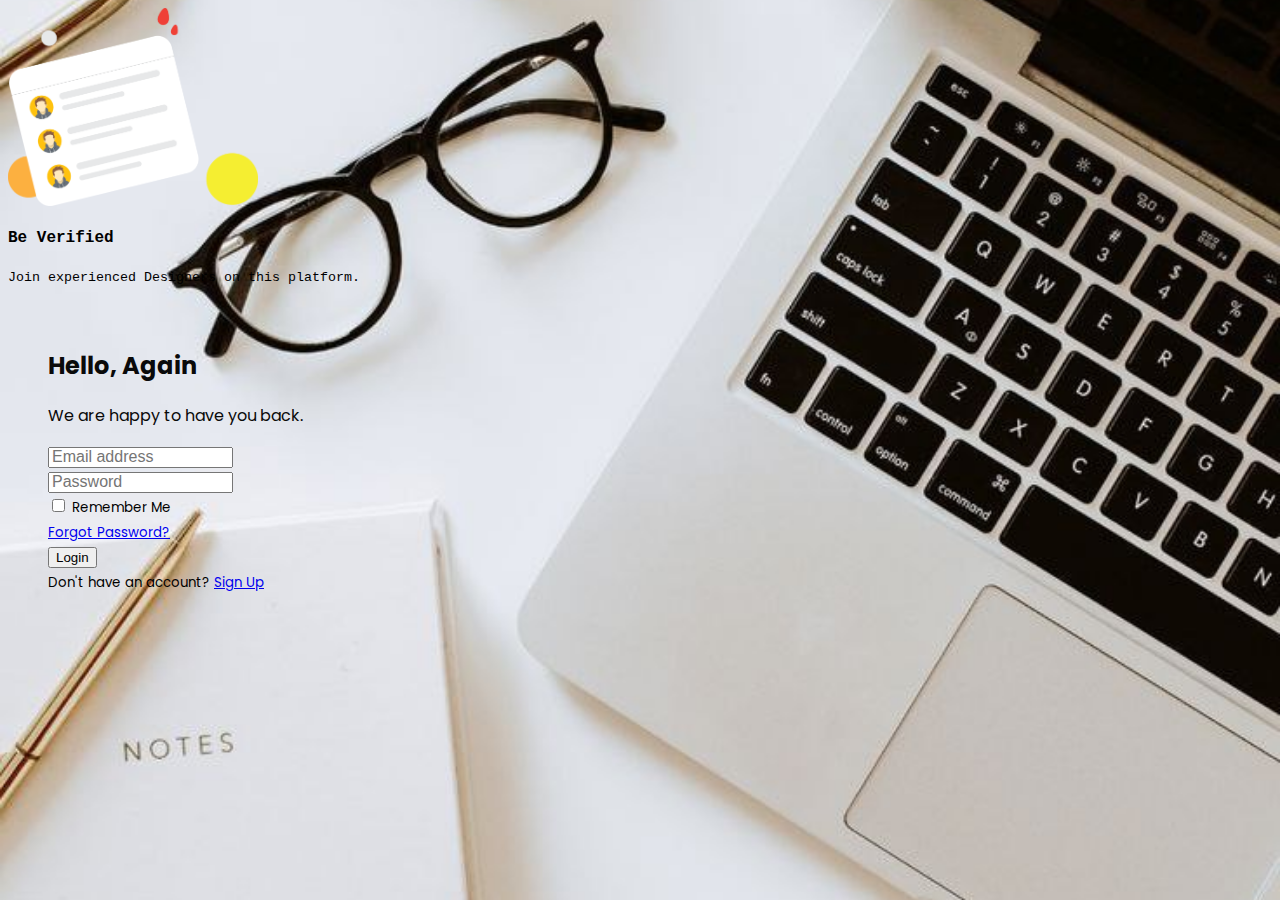
==== index.html @ ec26d47c "Merge branch 'master' of https://github.com/Hazem-AG/FinalProject-StudyTrack-" ====
<!DOCTYPE html>
<html lang="en">

<head>
    <meta charset="UTF-8">
    <meta http-equiv="X-UA-Compatible" content="IE=edge">
    <meta name="viewport" content="width=device-width, initial-scale=1.0">
    <link rel="stylesheet" href="https://cdn.jsdelivr.net/npm/bootstrap@5.2.3/dist/css/bootstrap.min.css" integrity="sha384-rbsA2VBKQhggwzxH7pPCaAqO46MgnOM80zW1RWuH61DGLwZJEdK2Kadq2F9CUG65" crossorigin="anonymous">
    <link rel="stylesheet" href="style.css">
    <title>Bootstrap Login | Ludiflex</title>
    <style>
        body {
            background-image: url('images/photo_2024-08-03_21-06-14.jpg'); /* تأكد من وضع مسار الصورة الصحيح */
            background-size: cover;
            background-position: center;
            background-repeat: no-repeat;
        }
    </style>
</head>

<body>

    <!----------------------- Main Container -------------------------->

    <div class="container d-flex justify-content-center align-items-center min-vh-100">

        <!----------------------- Login Container -------------------------->

        <div class="row border rounded-5 p-3 bg-rgba(0.0) shadow box-area"></div>

            <!--------------------------- Left Box ----------------------------->

            <div class="col-md-5 rounded-4 d-flex justify-content-center align-items-center flex-column left-box" style="background; rgba(0.0)">
                <div class="featured-image mb-3">
                    <img src="images/1.png" class="img-fluid" style="width: 250px;">
                </div>
                <p class="text-black fs-2" style="font-family: 'Courier New', Courier, monospace; font-weight: 600;">Be Verified</p>
                <small class="text-black text-wrap text-center" style="width: 17rem;font-family: 'Courier New', Courier, monospace;">Join experienced Designers on this platform.</small>
            </div>

            <!-------------------- ------ Right Box ---------------------------->

            <div class="col-md-6 right-box">
                <div class="row align-items-center">
                    <div class="header-text mb-4">
                        <h2>Hello, Again</h2>
                        <p>We are happy to have you back.</p>
                    </div>
                    <form id="login-form" action="your-login-handler.php" method="post">
                        <div class="input-group mb-3">
                            <input type="email" id="email" name="email" class="form-control form-control-lg bg-light fs-6" placeholder="Email address" aria-label="Email address">
                        </div>
                        <div class="input-group mb-1">
                            <input type="password" id="password" name="password" class="form-control form-control-lg bg-light fs-6" placeholder="Password" aria-label="Password">
                        </div>
                        <div class="input-group mb-5 d-flex justify-content-between">
                            <div class="form-check">
                                <input type="checkbox" class="form-check-input" id="formCheck" name="remember">
                                <label for="formCheck" class="form-check-label text-secondary"><small>Remember Me</small></label>
                            </div>
                            <div class="forgot">
                                <small><a href="#">Forgot Password? </a></small>
                            </div>
                        </div>
                        <div class="input-group mb-3">
                            <button type="submit" class="btn btn-lg btn-primary w-100 fs-6">Login</button>
                        </div>
                       
                        <div class="row">
                            <small>Don't have an account? <a href="#" id="show-signup">Sign Up</a></small>
                        </div>
                    </form>
                    <form id="signup-form" action="your-signup-handler.php" method="post" style="display: none;">
                        <div class="input-group mb-3">
                            <input type="text" id="username" name="username" class="form-control form-control-lg bg-light fs-6" placeholder="Username" aria-label="Username">
                        </div>
                        <div class="input-group mb-3">
                            <input type="password" id="signup-password" name="password" class="form-control form-control-lg bg-light fs-6" placeholder="Password" aria-label="Password">
                        </div>
                        <div class="input-group mb-3">
                            <input type="text" id="Department" name="Department" class="form-control form-control-lg bg-light fs-6" placeholder="Department" aria-label="Department">
                        </div>
                        <div class="input-group mb-3">
                            <button type="submit" class="btn btn-lg btn-primary w-100 fs-6">Sign Up</button>
                        </div>
                        <div class="row">
                            <small>Already have an account? <a href="#" id="show-login">Login</a></small>
                        </div>
                    </form>
                </div>
            </div>

        </div>
    </div>

    <script>
        document.getElementById('show-signup').addEventListener('click', function(e) {
            e.preventDefault();
            document.getElementById('login-form').style.display = 'none';
            document.getElementById('signup-form').style.display = 'block';
        });

        document.getElementById('show-login').addEventListener('click', function(e) {
            e.preventDefault();
            document.getElementById('signup-form').style.display = 'none';
            document.getElementById('login-form').style.display = 'block';
        });
    </script>
   

</body>
</html>
---- style.css ----
@import url('https://fonts.googleapis.com/css2?family=Poppins:wght@400;500&display=swap');

body{
    font-family: 'Poppins', sans-serif;
    background: #ececec;
}

/*------------ Login container ------------*/

.box-area{
    width: 930px;
}


/*------------ Right box ------------*/

.right-box{
    padding: 40px 30px 40px 40px;
h2{
    size: 20px;
    color: rgb(10, 10, 10);
}
p{
    size: 10px;
    color: rgb(10, 10, 10);
}
}

/*------------ Custom Placeholder ------------*/

::placeholder{
    font-size: 16px;
}

.rounded-4{
    border-radius: 20px;
}
.rounded-5{
    border-radius: 30px;
}


/*------------ For small screens------------*/

@media only screen and (max-width: 768px){

     .box-area{
        margin: 0 10px;

     }
     .left-box{
        height: 100px;
        overflow:hidden;
     }
     .right-box{
        padding: 20px;
     }

}
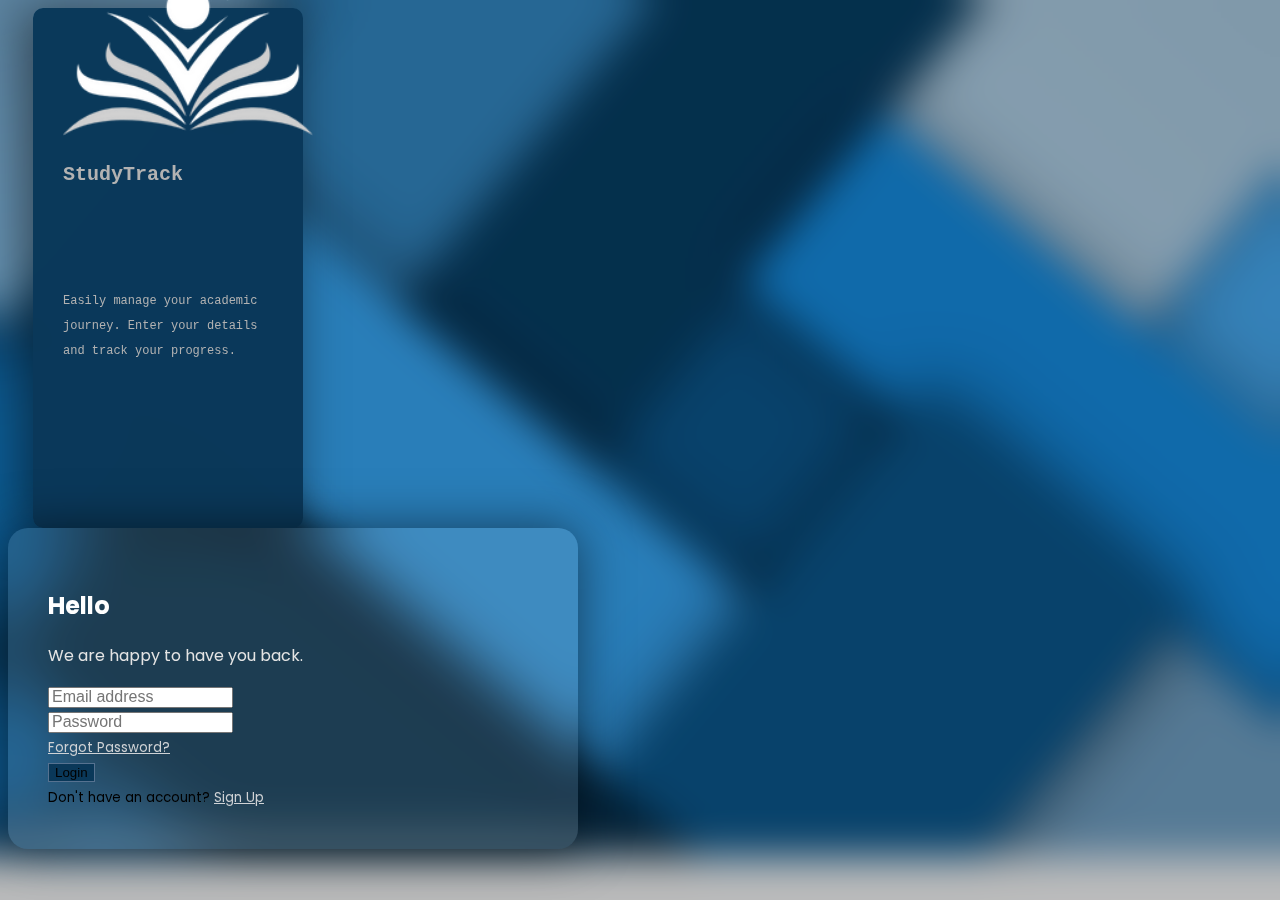
==== commit 9cb0084c: "Upload Edit By Hazem" ====
--- a/index.html
+++ b/index.html
@@ -3,19 +3,17 @@
 
 <head>
     <meta charset="UTF-8">
-    <meta http-equiv="X-UA-Compatible" content="IE=edge">
+    <meta name="author" content="Hazem-AbdElgawad">
+    <meta name="description" content="Final Project">
+    <meta http-equiv="X-UA-Compatible" content="IE-edge,chrome=1">
+    <meta name="viewport" content="width=device-width, initial-scale=1.0">
+    <link rel="Shortcut icon" href="./White Modern Education Logo.ico" >
     <meta name="viewport" content="width=device-width, initial-scale=1.0">
     <link rel="stylesheet" href="https://cdn.jsdelivr.net/npm/bootstrap@5.2.3/dist/css/bootstrap.min.css" integrity="sha384-rbsA2VBKQhggwzxH7pPCaAqO46MgnOM80zW1RWuH61DGLwZJEdK2Kadq2F9CUG65" crossorigin="anonymous">
-    <link rel="stylesheet" href="style.css">
-    <title>Bootstrap Login | Ludiflex</title>
-    <style>
-        body {
-            background-image: url('images/photo_2024-08-03_21-06-14.jpg'); /* تأكد من وضع مسار الصورة الصحيح */
-            background-size: cover;
-            background-position: center;
-            background-repeat: no-repeat;
-        }
-    </style>
+    <link rel="stylesheet" href="./Style/Style(Index).css">
+   
+    <title>StudyTrack</title>
+ 
 </head>
 
 <body>
@@ -26,16 +24,16 @@
 
         <!----------------------- Login Container -------------------------->
 
-        <div class="row border rounded-5 p-3 bg-rgba(0.0) shadow box-area"></div>
+        
 
             <!--------------------------- Left Box ----------------------------->
 
-            <div class="col-md-5 rounded-4 d-flex justify-content-center align-items-center flex-column left-box" style="background; rgba(0.0)">
+            <div class="col-md-5 rounded-4 d-flex justify-content-center align-items-center flex-column left-box" >
                 <div class="featured-image mb-3">
-                    <img src="images/1.png" class="img-fluid" style="width: 250px;">
+                    <img src="./Style/Src/White  Modern Education Logo.png" class="img-fluid" style="" >
                 </div>
-                <p class="text-black fs-2" style="font-family: 'Courier New', Courier, monospace; font-weight: 600;">Be Verified</p>
-                <small class="text-black text-wrap text-center" style="width: 17rem;font-family: 'Courier New', Courier, monospace;">Join experienced Designers on this platform.</small>
+                <p class="text-black fs-2" style="font-family: 'Courier New', Courier, monospace; font-weight: 600;  ">StudyTrack</p>
+                <small class="text-black text-wrap text-center" style="width: 17rem;font-family: 'Courier New', Courier, monospace;">Easily manage your academic journey. Enter your details and track your progress.</small>
             </div>
 
             <!-------------------- ------ Right Box ---------------------------->
@@ -43,10 +41,10 @@
             <div class="col-md-6 right-box">
                 <div class="row align-items-center">
                     <div class="header-text mb-4">
-                        <h2>Hello, Again</h2>
+                        <h2>Hello</h2>
                         <p>We are happy to have you back.</p>
                     </div>
-                    <form id="login-form" action="your-login-handler.php" method="post">
+                    <form id="login-form" action="./Dashboard.html" method="post">
                         <div class="input-group mb-3">
                             <input type="email" id="email" name="email" class="form-control form-control-lg bg-light fs-6" placeholder="Email address" aria-label="Email address">
                         </div>
@@ -54,23 +52,20 @@
                             <input type="password" id="password" name="password" class="form-control form-control-lg bg-light fs-6" placeholder="Password" aria-label="Password">
                         </div>
                         <div class="input-group mb-5 d-flex justify-content-between">
-                            <div class="form-check">
-                                <input type="checkbox" class="form-check-input" id="formCheck" name="remember">
-                                <label for="formCheck" class="form-check-label text-secondary"><small>Remember Me</small></label>
-                            </div>
+                            
                             <div class="forgot">
-                                <small><a href="#">Forgot Password? </a></small>
+                                <small><a href="#" style="color: rgb(207, 210, 213);">Forgot Password? </a></small>
                             </div>
                         </div>
                         <div class="input-group mb-3">
-                            <button type="submit" class="btn btn-lg btn-primary w-100 fs-6">Login</button>
+                            <button type="submit" class="btn btn-lg btn-primary w-100 fs-6" >Login</button>
                         </div>
                        
                         <div class="row">
-                            <small>Don't have an account? <a href="#" id="show-signup">Sign Up</a></small>
+                            <small>Don't have an account? <a href="#" id="show-signup" style="color: rgb(207, 210, 213);">Sign Up</a></small>
                         </div>
                     </form>
-                    <form id="signup-form" action="your-signup-handler.php" method="post" style="display: none;">
+                    <form id="signup-form" action="" method="post" style="display: none;">
                         <div class="input-group mb-3">
                             <input type="text" id="username" name="username" class="form-control form-control-lg bg-light fs-6" placeholder="Username" aria-label="Username">
                         </div>
@@ -78,34 +73,54 @@
                             <input type="password" id="signup-password" name="password" class="form-control form-control-lg bg-light fs-6" placeholder="Password" aria-label="Password">
                         </div>
                         <div class="input-group mb-3">
-                            <input type="text" id="Department" name="Department" class="form-control form-control-lg bg-light fs-6" placeholder="Department" aria-label="Department">
+                            <div class="container mt-5">
+                                
+                                <div class="dropdown">
+                                    <div class="dropdown">
+                                        <button class="btn btn-secondary dropdown-toggle" type="button" id="dropdownMenuButton" data-bs-toggle="dropdown"
+                                            aria-expanded="false">
+                                            Select Department
+                                        </button>
+                                        <ul class="dropdown-menu" aria-labelledby="dropdownMenuButton">
+                                            <li>
+                                                <input type="radio" id="cs" name="department" value="ComputerScience">
+                                                <label for="cs" class="dropdown-item">Computer Science</label>
+                                            </li>
+                                            <li>
+                                                <input type="radio" id="eng" name="department" value="Engineering">
+                                                <label for="eng" class="dropdown-item">Engineering</label>
+                                            </li>
+                                            <li>
+                                                <input type="radio" id="math" name="department" value="Mathematics">
+                                                <label for="math" class="dropdown-item">Mathematics</label>
+                                            </li>
+                                            <li>
+                                                <input type="radio" id="phy" name="department" value="Physics">
+                                                <label for="phy" class="dropdown-item">Physics</label>
+                                            </li>
+                                            <li>
+                                                <input type="radio" id="che" name="department" value="Chemistry">
+                                                <label for="che" class="dropdown-item">Chemistry</label>
+                                            </li>
+                                        </ul>
+                                    </div>
                         </div>
                         <div class="input-group mb-3">
-                            <button type="submit" class="btn btn-lg btn-primary w-100 fs-6">Sign Up</button>
+                            <button type="submit" class="btn btn-lg btn-primary w-100 fs-6" id="show-login2">Sign Up</button>
                         </div>
                         <div class="row">
-                            <small>Already have an account? <a href="#" id="show-login">Login</a></small>
+                            <small>Already have an account? <a href="#" id="show-login" style="color: rgb(207, 210, 213);">Login</a></small>
                         </div>
                     </form>
                 </div>
             </div>
 
-        </div>
+       
     </div>
+<script src="https://cdn.jsdelivr.net/npm/bootstrap@5.3.0/dist/js/bootstrap.bundle.min.js"></script>
+<script src="./Script(JS)/Script(index).js"></script>
 
-    <script>
-        document.getElementById('show-signup').addEventListener('click', function(e) {
-            e.preventDefault();
-            document.getElementById('login-form').style.display = 'none';
-            document.getElementById('signup-form').style.display = 'block';
-        });
 
-        document.getElementById('show-login').addEventListener('click', function(e) {
-            e.preventDefault();
-            document.getElementById('signup-form').style.display = 'none';
-            document.getElementById('login-form').style.display = 'block';
-        });
-    </script>
    
 
 </body>
--- a/Style/Style(Index).css
+++ b/Style/Style(Index).css
@@ -0,0 +1,201 @@
+@import url('https://fonts.googleapis.com/css2?family=Poppins:wght@400;500&display=swap');
+
+body{
+    font-family: 'Poppins', sans-serif;
+    background: #ececec;
+    background-color: #ececec;
+    background-image: url(./Src/1.jpg);
+     background-size: cover;
+     background-position: center;
+   background-repeat: no-repeat;
+}
+body::before {
+    content: '';
+    position: absolute;
+    top: 0;
+    left: 0;
+    right: 0;
+    bottom: 0;
+    background: rgba(0, 0, 0, 0.201);
+    backdrop-filter: blur(20px);
+    z-index: -1;
+}
+.dropdown-menu {
+    max-height: 200px;
+    width: 195px;
+    border-radius: 10px;
+    overflow-y: auto;
+
+
+}
+.dropdown-toggle{
+    position: relative;
+    left: 225px !important;
+    top: -50px;
+}
+.dropdown-menu::-webkit-scrollbar {
+    display: none;
+}
+.dropdown-menu {
+    -ms-overflow-style: none;
+    scrollbar-width: none;
+}
+.dropdown-menu input[type="radio"] {
+    position: absolute;
+    opacity: 0;
+    cursor: pointer;
+}
+
+.dropdown-menu label {
+    display: block;
+    padding: 8px 12px;
+    cursor: pointer;
+}
+
+.dropdown-menu label:hover {
+    background-color: #03284c;
+    color: #ffffff;
+}
+
+
+/*------------ SignIN & SignUP container ------------*/
+
+/*------------ Right box ------------*/
+
+.right-box{
+    padding: 40px 30px 40px 40px;
+    background-color: #ffffff98;
+    border-radius: 20px;
+    width: 500px;
+    background: rgba(255, 255, 255, 0.1);
+    backdrop-filter: blur(20px);
+    -webkit-backdrop-filter: blur(10px);
+    box-shadow: 0px 0px 50px rgba(0, 0, 0, 0.5);
+    
+h2{
+    size: 20px;
+    color: rgb(255, 255, 255);
+}
+p{
+    size: 10px;
+    color: rgb(228, 228, 228);
+}
+}
+/*------------ left box ------------*/
+.left-box{
+    position: relative;
+    left: 25px;
+        padding: 40px 30px 40px 40px;
+        background-color: #0a3859fe;
+        border-radius: 10px !important ;
+        width: 200px;
+        height: 440px;
+        box-shadow: -10px 0px 50px rgba(0, 0, 0, 0.5);
+img{
+     position: relative;
+     width: 250px;
+     top: -80px;
+     left: -10px;
+ }
+ p {
+    position: relative;
+    top: -80px;
+    left: -10px;
+     font-size: 20px !important;
+     color: rgb(178, 178, 178) !important ; 
+     
+ }
+ small{
+    position: relative;
+    color: rgb(178, 178, 178) !important;
+    text-align: left !important;
+    font-size: 12px !important;
+    width: 150px !important;
+    left: -10px;
+
+ }
+}
+.input-group.mb-3 button{
+    background-color: #0a3859fe;
+    border: solid 0.5px #567290;
+}
+.input-group.mb-3 button:active{
+    background-color: #082b43fe;
+    border: solid 0.5px #567290;
+}
+
+/*------------ Custom Placeholder ------------*/
+::placeholder{
+    font-size: 16px;
+}
+.rounded-4{
+    border-radius: 20px;
+}
+.rounded-5{
+    border-radius: 30px;
+}
+
+@media only screen and (max-width: 600px) {
+
+
+    .left-box {
+        border-radius: 10px !important;
+            width: 300px;
+            height: 200px;
+            position: relative;
+            top: -320px;
+            left: 20%;
+    img {
+        position: relative;
+        top: 10px;
+        left: -65px;
+        width: 80px;
+
+    }
+
+    p {
+        position: relative;
+        top: -45px;
+        left: 30px;
+        font-size: 18px !important;
+        color: rgb(178, 178, 178) !important;
+
+    }
+
+    small {
+        position: relative;
+        color: rgb(178, 178, 178) !important;
+        text-align: left !important;
+        font-size: 12px !important;
+        width: 200px !important;
+        left: -10px;
+        top: -40px;
+
+    }
+    }
+
+        .right-box {
+            padding: 40px 30px 40px 40px;
+            background-color: #ffffff98;
+            border-radius: 20px;
+            width: 200px !important;
+            position: relative;
+            left: -60px;
+            background: rgba(255, 255, 255, 0.1);
+            backdrop-filter: blur(20px);
+            -webkit-backdrop-filter: blur(10px);
+            box-shadow: 0px 0px 50px rgba(0, 0, 0, 0.5);
+    
+            h2 {
+                size: 20px;
+                color: rgb(255, 255, 255);
+            }
+    
+            p {
+                size: 10px;
+                color: rgb(228, 228, 228);
+            }
+        }
+
+}
+
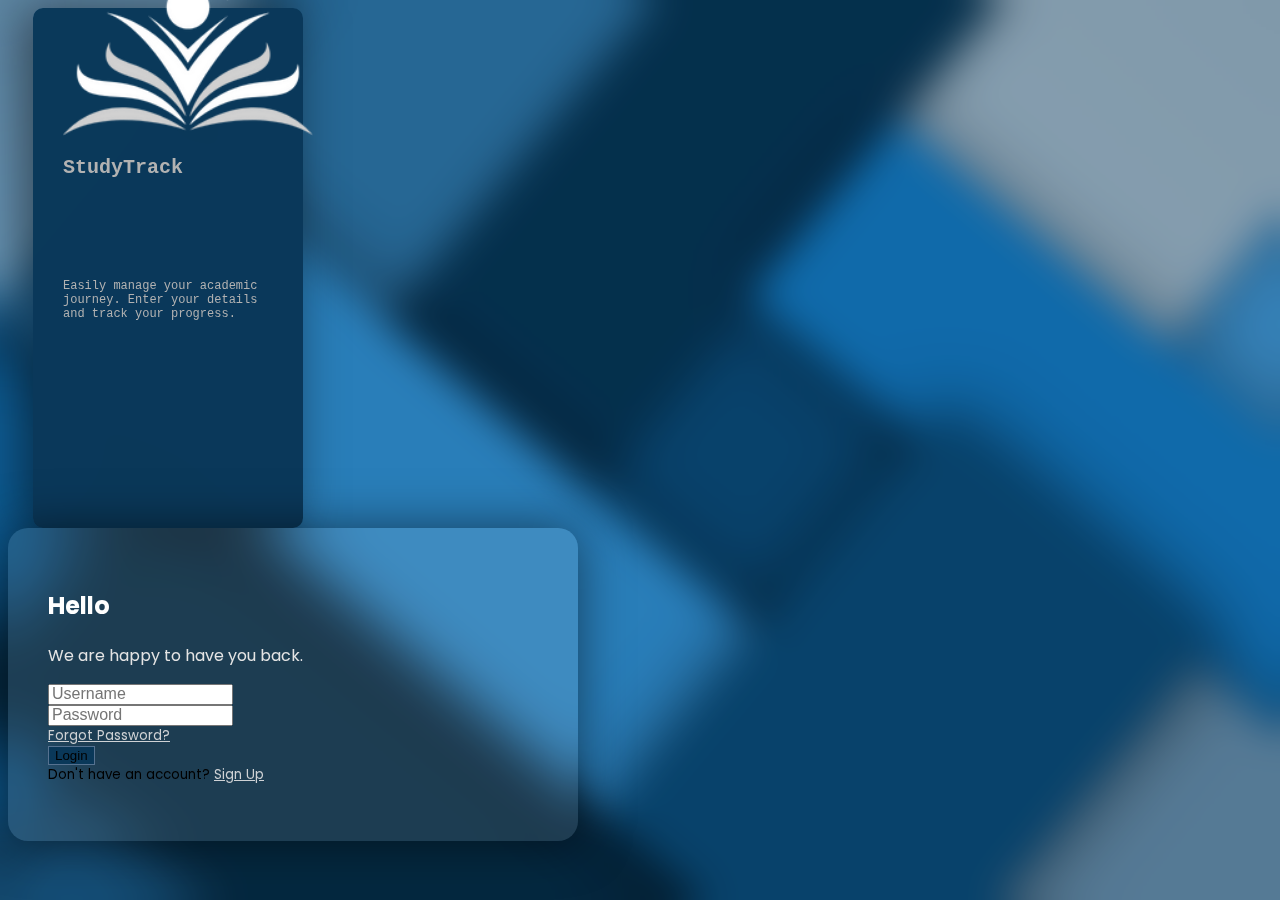
==== commit 216b325d: "Edit Style & Create Php file Conection" ====
--- a/index.html
+++ b/index.html
@@ -1,4 +1,4 @@
-<!DOCTYPE html>
+
 <html lang="en">
 
 <head>
@@ -30,7 +30,7 @@
 
             <div class="col-md-5 rounded-4 d-flex justify-content-center align-items-center flex-column left-box" >
                 <div class="featured-image mb-3">
-                    <img src="./Style/Src/White  Modern Education Logo.png" class="img-fluid" style="" >
+                    <img src="./Style/Src/White  Modern Education Logo.png" class="img-fluid"  >
                 </div>
                 <p class="text-black fs-2" style="font-family: 'Courier New', Courier, monospace; font-weight: 600;  ">StudyTrack</p>
                 <small class="text-black text-wrap text-center" style="width: 17rem;font-family: 'Courier New', Courier, monospace;">Easily manage your academic journey. Enter your details and track your progress.</small>
@@ -44,12 +44,12 @@
                         <h2>Hello</h2>
                         <p>We are happy to have you back.</p>
                     </div>
-                    <form id="login-form" action="./Dashboard.html" method="post">
+                    <form id="login-form" action="./php/login.php" method="post" >
                         <div class="input-group mb-3">
-                            <input type="email" id="email" name="email" class="form-control form-control-lg bg-light fs-6" placeholder="Email address" aria-label="Email address">
+                            <input type="text" id="username" name="username" class="form-control form-control-lg bg-light fs-6" placeholder="Username" aria-label="Username" required>
                         </div>
                         <div class="input-group mb-1">
-                            <input type="password" id="password" name="password" class="form-control form-control-lg bg-light fs-6" placeholder="Password" aria-label="Password">
+                            <input type="password" id="password" name="password" class="form-control form-control-lg bg-light fs-6" placeholder="Password" aria-label="Password" required>
                         </div>
                         <div class="input-group mb-5 d-flex justify-content-between">
                             
@@ -61,16 +61,18 @@
                             <button type="submit" class="btn btn-lg btn-primary w-100 fs-6" >Login</button>
                         </div>
                        
+                       
                         <div class="row">
                             <small>Don't have an account? <a href="#" id="show-signup" style="color: rgb(207, 210, 213);">Sign Up</a></small>
                         </div>
                     </form>
-                    <form id="signup-form" action="" method="post" style="display: none;">
+                    <div id="error-message" style="color: red;"></div>
+                    <form id="signup-form" action="./php/register.php" method="post" style="display: none;">
                         <div class="input-group mb-3">
-                            <input type="text" id="username" name="username" class="form-control form-control-lg bg-light fs-6" placeholder="Username" aria-label="Username">
+                            <input type="text" id="username" name="username" class="form-control form-control-lg bg-light fs-6" placeholder="Username" aria-label="Username" required>
                         </div>
                         <div class="input-group mb-3">
-                            <input type="password" id="signup-password" name="password" class="form-control form-control-lg bg-light fs-6" placeholder="Password" aria-label="Password">
+                            <input type="password" id="password" name="password" class="form-control form-control-lg bg-light fs-6" placeholder="Password" aria-label="Password" required>
                         </div>
                         <div class="input-group mb-3">
                             <div class="container mt-5">
@@ -78,29 +80,17 @@
                                 <div class="dropdown">
                                     <div class="dropdown">
                                         <button class="btn btn-secondary dropdown-toggle" type="button" id="dropdownMenuButton" data-bs-toggle="dropdown"
-                                            aria-expanded="false">
+                                            aria-expanded="false" required>
                                             Select Department
                                         </button>
-                                        <ul class="dropdown-menu" aria-labelledby="dropdownMenuButton">
+                                        <ul class="dropdown-menu" aria-labelledby="dropdownMenuButton" >
                                             <li>
-                                                <input type="radio" id="cs" name="department" value="ComputerScience">
+                                                <input type="radio" id="cs" name="department_id" value="1" required>
                                                 <label for="cs" class="dropdown-item">Computer Science</label>
                                             </li>
                                             <li>
-                                                <input type="radio" id="eng" name="department" value="Engineering">
-                                                <label for="eng" class="dropdown-item">Engineering</label>
-                                            </li>
-                                            <li>
-                                                <input type="radio" id="math" name="department" value="Mathematics">
-                                                <label for="math" class="dropdown-item">Mathematics</label>
-                                            </li>
-                                            <li>
-                                                <input type="radio" id="phy" name="department" value="Physics">
-                                                <label for="phy" class="dropdown-item">Physics</label>
-                                            </li>
-                                            <li>
-                                                <input type="radio" id="che" name="department" value="Chemistry">
-                                                <label for="che" class="dropdown-item">Chemistry</label>
+                                                <input type="radio" id="Chm" name="department_id" value="2" required>
+                                                <label for="Chm" class="dropdown-item">Chemistry</label>
                                             </li>
                                         </ul>
                                     </div>
@@ -118,7 +108,8 @@
        
     </div>
 <script src="https://cdn.jsdelivr.net/npm/bootstrap@5.3.0/dist/js/bootstrap.bundle.min.js"></script>
-<script src="./Script(JS)/Script(index).js"></script>
+<script src="./js/Script(index).js"></script>
+
 
 
    
